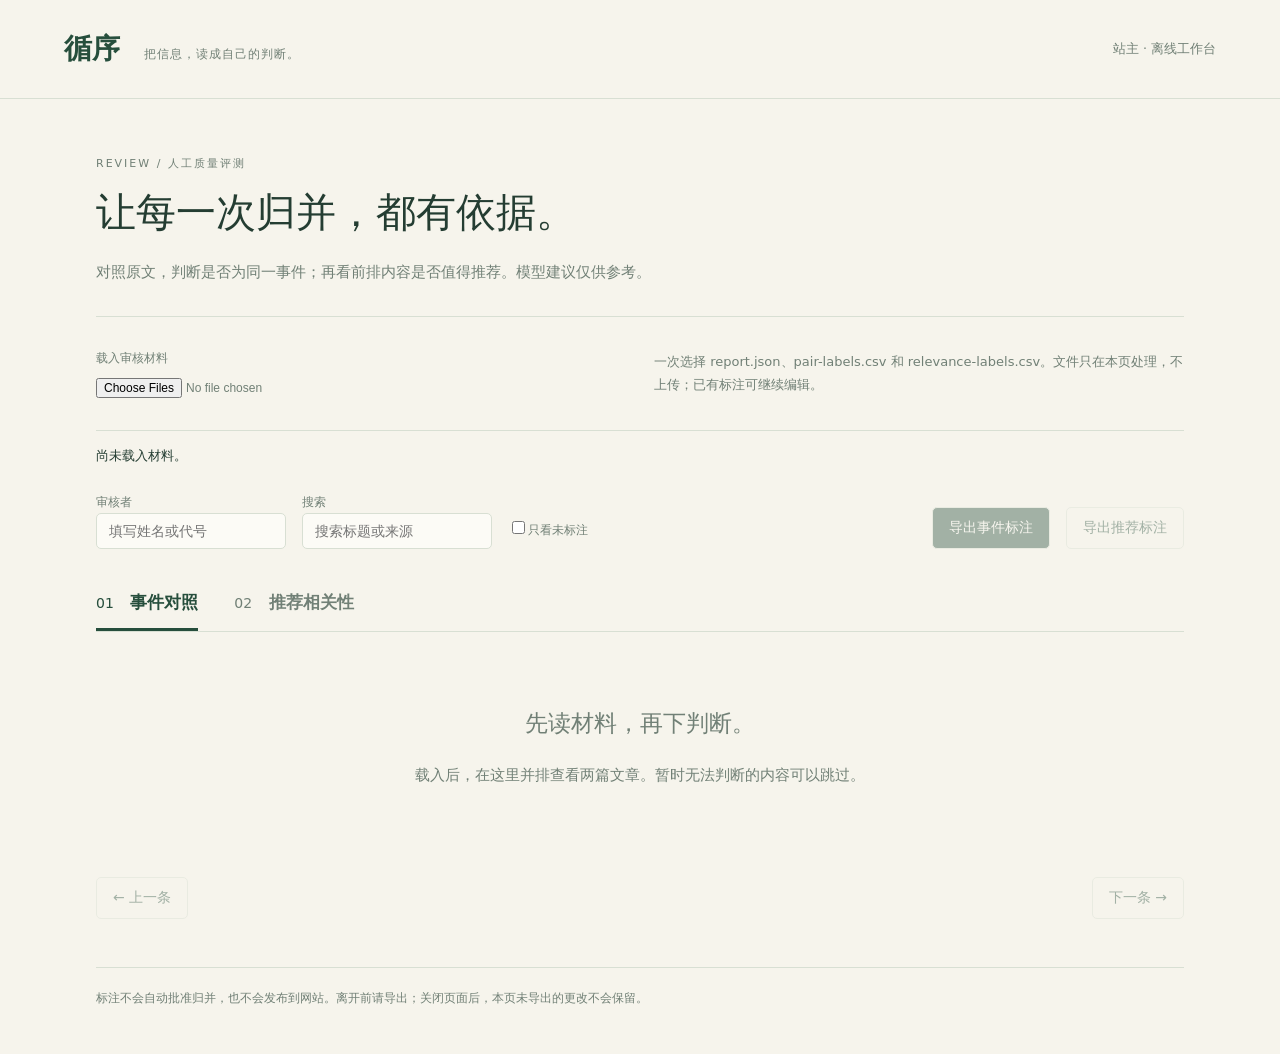
==== frontend/v6-review/index.html @ e44b86a1 "feat(frontend): add offline V6 human review workspace" ====
<!doctype html><html lang="zh-CN"><head><meta charset="utf-8"><meta name="viewport" content="width=device-width,initial-scale=1"><meta http-equiv="Content-Security-Policy" content="default-src 'none'; script-src 'self'; style-src 'self'; img-src 'none'; connect-src 'none'; base-uri 'none'; form-action 'none'"><title>循序 · 人工审核</title><link rel="stylesheet" href="review.css"></head><body>
<header><a class="brand" href="index.html">循序<span>把信息，读成自己的判断。</span></a><small>站主 · 离线工作台</small></header>
<main><p class="eyebrow">REVIEW / 人工质量评测</p><h1>让每一次归并，都有依据。</h1><p class="intro">对照原文，判断是否为同一事件；再看前排内容是否值得推荐。模型建议仅供参考。</p>
<section class="import"><label>载入审核材料<input id="files" type="file" multiple accept=".json,.csv"></label><p>一次选择 report.json、pair-labels.csv 和 relevance-labels.csv。文件只在本页处理，不上传；已有标注可继续编辑。</p></section>
<p id="status" role="status" aria-live="polite">尚未载入材料。</p>
<div class="toolbar"><label>审核者<input id="reviewer" autocomplete="off" maxlength="100" placeholder="填写姓名或代号"></label><label>搜索<input id="search" type="search" placeholder="搜索标题或来源"></label><label class="check"><input id="pending" type="checkbox">只看未标注</label><button id="export" disabled>导出事件标注</button><button id="export-relevance" disabled>导出推荐标注</button></div>
<nav aria-label="审核类别"><button class="tab" data-mode="pairs" aria-pressed="true">01 <b>事件对照</b></button><button class="tab" data-mode="relevance" aria-pressed="false">02 <b>推荐相关性</b></button></nav>
<section id="workspace" aria-label="审核内容"><div class="empty"><h2>先读材料，再下判断。</h2><p>载入后，在这里并排查看两篇文章。暂时无法判断的内容可以跳过。</p></div></section>
<div class="pager"><button id="prev" disabled>← 上一条</button><span id="position"></span><button id="next" disabled>下一条 →</button></div>
<footer>标注不会自动批准归并，也不会发布到网站。离开前请导出；关闭页面后，本页未导出的更改不会保留。</footer>
</main><script src="review.js"></script></body></html>
---- frontend/v6-review/review.css ----
:root{--paper:#f6f4ec;--ink:#243d32;--green:#264e3c;--muted:#718076;--line:#d8dfd3;--white:#fcfbf6}*{box-sizing:border-box}body{margin:0;background:var(--paper);color:var(--ink);font:15px/1.8 system-ui,-apple-system,sans-serif}header{display:flex;justify-content:space-between;align-items:center;padding:30px 5vw;border-bottom:1px solid var(--line)}.brand{font:600 28px Georgia,serif;color:var(--green);text-decoration:none}.brand span{font:12px system-ui;letter-spacing:1px;margin-left:24px;color:var(--muted)}small,.intro,footer,.import p{color:var(--muted)}main{max-width:1160px;margin:auto;padding:44px 36px}h1{font:500 clamp(28px,4vw,40px)/1.4 Georgia,'Songti SC',serif;margin:10px 0 18px}h2{font:500 23px/1.6 Georgia,'Songti SC',serif}.eyebrow{font-size:11px;letter-spacing:2px;color:var(--muted)}.import{display:flex;gap:28px;align-items:center;border-top:1px solid var(--line);border-bottom:1px solid var(--line);padding:20px 0;margin:30px 0 12px}.import label{flex:1;min-width:250px}.import input{display:block;max-width:100%;margin-top:8px;font-size:12px}.import p{flex:1;font-size:13px}label{font-size:12px;color:var(--muted)}.toolbar{display:flex;align-items:flex-end;flex-wrap:wrap;gap:16px;margin:24px 0}input[type=text],input:not([type]),input[type=search]{display:block;background:var(--white);border:1px solid var(--line);border-radius:5px;padding:9px 12px;font:14px system-ui;color:var(--ink);width:190px;max-width:100%}.toolbar .check{padding-bottom:8px}button{background:transparent;color:var(--green);border:1px solid var(--line);border-radius:5px;padding:10px 16px;font:14px system-ui;cursor:pointer;min-height:42px}button:hover{background:#e8eddf}button:active{background:#dce5d6}button:disabled{opacity:.4;cursor:default}button:focus-visible,input:focus-visible,a:focus-visible{outline:2px solid var(--green);outline-offset:4px}#export{margin-left:auto;background:var(--green);color:var(--white)}nav{display:flex;gap:36px;border-bottom:1px solid var(--line);margin:28px 0 0}.tab{border:0;border-radius:0;border-bottom:3px solid transparent;padding:14px 0;color:var(--muted)}.tab b{margin-left:12px;font-size:17px}.tab[aria-pressed=true]{color:var(--green);border-bottom-color:var(--green)}.meta{font-size:12px;color:var(--muted);margin:25px 0 10px}.columns{display:grid;grid-template-columns:1fr 1fr;gap:36px}.columns article{min-width:0;padding:0 0 28px}.columns article+article{border-left:1px solid var(--line);padding-left:36px}.summary{white-space:pre-wrap;overflow-wrap:anywhere;max-height:330px;overflow:auto;line-height:1.9;font-size:14px}.source{color:var(--green);font-size:12px;overflow-wrap:anywhere}details{border-top:1px solid var(--line);padding:16px 0;color:var(--muted);font-size:13px}summary{cursor:pointer}.decision{display:flex;align-items:center;flex-wrap:wrap;gap:12px;padding:22px 0;border-top:1px solid var(--line)}.decision button[aria-pressed=true]{background:var(--green);color:var(--white)}.decision small{margin-left:auto}.pager{display:flex;align-items:center;justify-content:space-between;margin-top:18px;font-size:12px;color:var(--muted)}#status{font-size:13px;min-height:24px}footer{margin-top:48px;border-top:1px solid var(--line);padding-top:20px;font-size:12px}.empty{padding:55px 0;text-align:center;color:var(--muted)}@media(max-width:680px){header{padding:22px}.brand span{display:none}main{padding:28px 22px}.import{display:block}.columns{grid-template-columns:1fr;gap:0}.columns article+article{border-left:0;border-top:1px solid var(--line);padding-left:0;padding-top:18px}.toolbar label{flex:1 1 140px}.toolbar input{width:100%}.toolbar .check{flex:1 1 100%}.toolbar .check input{width:auto}#export{margin-left:0}.decision small{flex-basis:100%;margin:0}.summary{max-height:260px}nav{gap:24px}.tab b{font-size:15px}}
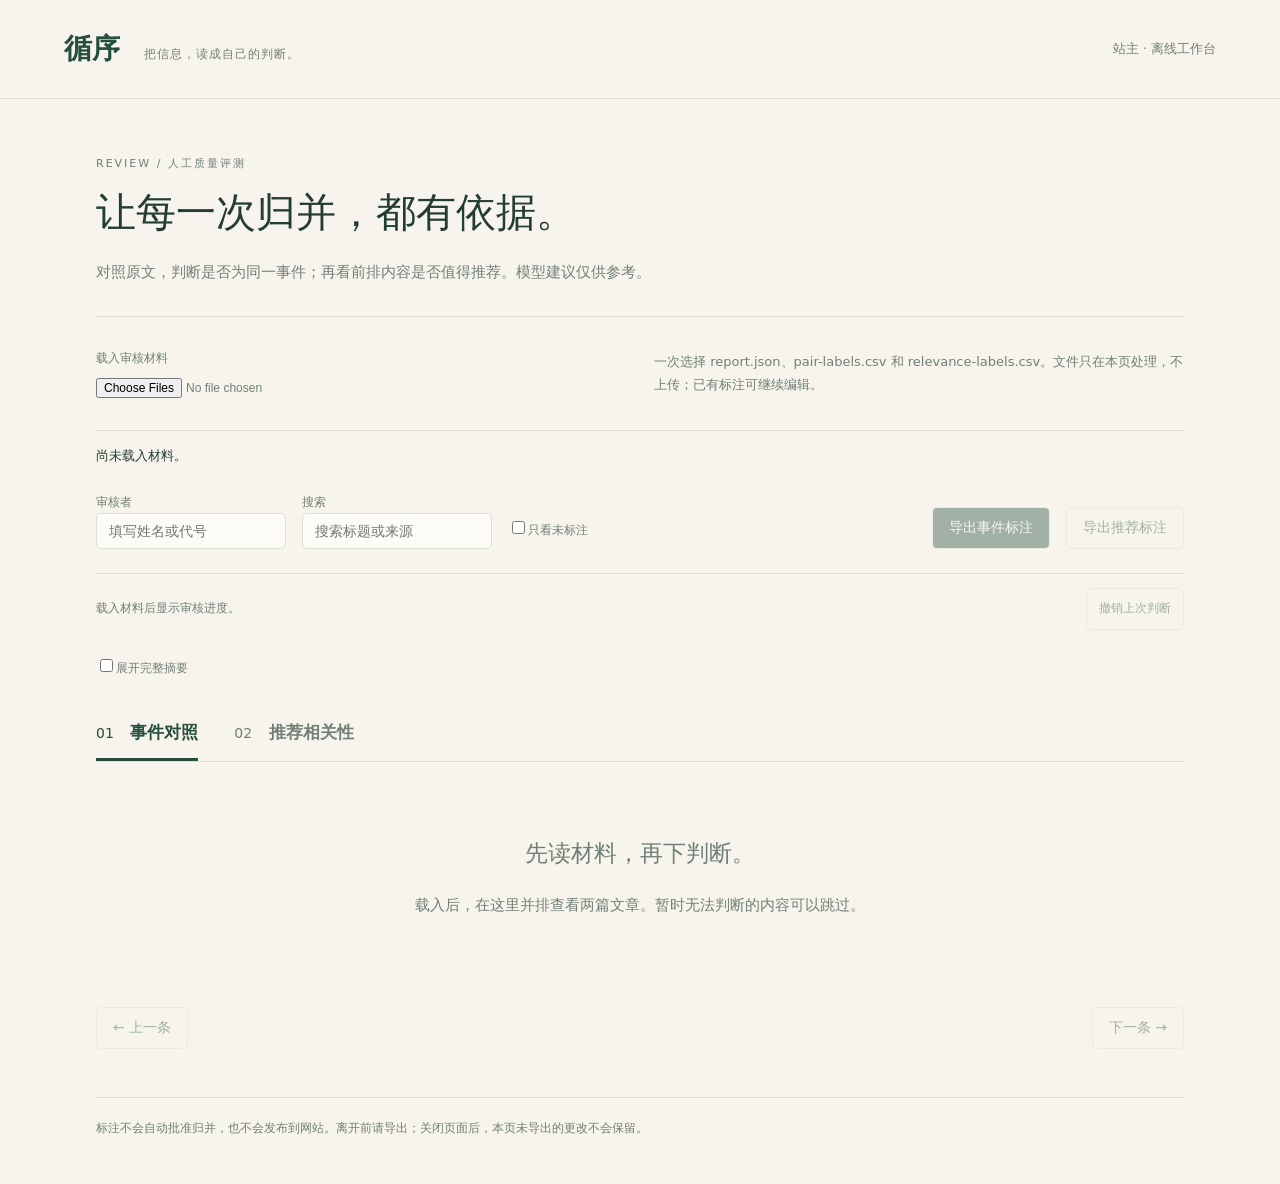
==== commit beee0ee4: "fix(frontend): make review progress undo and export confirmation explicit" ====
--- a/frontend/v6-review/index.html
+++ b/frontend/v6-review/index.html
@@ -4,6 +4,8 @@
 <section class="import"><label>载入审核材料<input id="files" type="file" multiple accept=".json,.csv"></label><p>一次选择 report.json、pair-labels.csv 和 relevance-labels.csv。文件只在本页处理，不上传；已有标注可继续编辑。</p></section>
 <p id="status" role="status" aria-live="polite">尚未载入材料。</p>
 <div class="toolbar"><label>审核者<input id="reviewer" autocomplete="off" maxlength="100" placeholder="填写姓名或代号"></label><label>搜索<input id="search" type="search" placeholder="搜索标题或来源"></label><label class="check"><input id="pending" type="checkbox">只看未标注</label><button id="export" disabled>导出事件标注</button><button id="export-relevance" disabled>导出推荐标注</button></div>
+<div class="review-progress"><p id="progress" role="status">载入材料后显示审核进度。</p><button id="undo" disabled>撤销上次判断</button><button id="saved" hidden>我已保存两份文件</button></div>
+<label class="reading-option"><input id="expand" type="checkbox">展开完整摘要</label>
 <nav aria-label="审核类别"><button class="tab" data-mode="pairs" aria-pressed="true">01 <b>事件对照</b></button><button class="tab" data-mode="relevance" aria-pressed="false">02 <b>推荐相关性</b></button></nav>
 <section id="workspace" aria-label="审核内容"><div class="empty"><h2>先读材料，再下判断。</h2><p>载入后，在这里并排查看两篇文章。暂时无法判断的内容可以跳过。</p></div></section>
 <div class="pager"><button id="prev" disabled>← 上一条</button><span id="position"></span><button id="next" disabled>下一条 →</button></div>
--- a/frontend/v6-review/review.css
+++ b/frontend/v6-review/review.css
@@ -1 +1,3 @@
 :root{--paper:#f6f4ec;--ink:#243d32;--green:#264e3c;--muted:#718076;--line:#d8dfd3;--white:#fcfbf6}*{box-sizing:border-box}body{margin:0;background:var(--paper);color:var(--ink);font:15px/1.8 system-ui,-apple-system,sans-serif}header{display:flex;justify-content:space-between;align-items:center;padding:30px 5vw;border-bottom:1px solid var(--line)}.brand{font:600 28px Georgia,serif;color:var(--green);text-decoration:none}.brand span{font:12px system-ui;letter-spacing:1px;margin-left:24px;color:var(--muted)}small,.intro,footer,.import p{color:var(--muted)}main{max-width:1160px;margin:auto;padding:44px 36px}h1{font:500 clamp(28px,4vw,40px)/1.4 Georgia,'Songti SC',serif;margin:10px 0 18px}h2{font:500 23px/1.6 Georgia,'Songti SC',serif}.eyebrow{font-size:11px;letter-spacing:2px;color:var(--muted)}.import{display:flex;gap:28px;align-items:center;border-top:1px solid var(--line);border-bottom:1px solid var(--line);padding:20px 0;margin:30px 0 12px}.import label{flex:1;min-width:250px}.import input{display:block;max-width:100%;margin-top:8px;font-size:12px}.import p{flex:1;font-size:13px}label{font-size:12px;color:var(--muted)}.toolbar{display:flex;align-items:flex-end;flex-wrap:wrap;gap:16px;margin:24px 0}input[type=text],input:not([type]),input[type=search]{display:block;background:var(--white);border:1px solid var(--line);border-radius:5px;padding:9px 12px;font:14px system-ui;color:var(--ink);width:190px;max-width:100%}.toolbar .check{padding-bottom:8px}button{background:transparent;color:var(--green);border:1px solid var(--line);border-radius:5px;padding:10px 16px;font:14px system-ui;cursor:pointer;min-height:42px}button:hover{background:#e8eddf}button:active{background:#dce5d6}button:disabled{opacity:.4;cursor:default}button:focus-visible,input:focus-visible,a:focus-visible{outline:2px solid var(--green);outline-offset:4px}#export{margin-left:auto;background:var(--green);color:var(--white)}nav{display:flex;gap:36px;border-bottom:1px solid var(--line);margin:28px 0 0}.tab{border:0;border-radius:0;border-bottom:3px solid transparent;padding:14px 0;color:var(--muted)}.tab b{margin-left:12px;font-size:17px}.tab[aria-pressed=true]{color:var(--green);border-bottom-color:var(--green)}.meta{font-size:12px;color:var(--muted);margin:25px 0 10px}.columns{display:grid;grid-template-columns:1fr 1fr;gap:36px}.columns article{min-width:0;padding:0 0 28px}.columns article+article{border-left:1px solid var(--line);padding-left:36px}.summary{white-space:pre-wrap;overflow-wrap:anywhere;max-height:330px;overflow:auto;line-height:1.9;font-size:14px}.source{color:var(--green);font-size:12px;overflow-wrap:anywhere}details{border-top:1px solid var(--line);padding:16px 0;color:var(--muted);font-size:13px}summary{cursor:pointer}.decision{display:flex;align-items:center;flex-wrap:wrap;gap:12px;padding:22px 0;border-top:1px solid var(--line)}.decision button[aria-pressed=true]{background:var(--green);color:var(--white)}.decision small{margin-left:auto}.pager{display:flex;align-items:center;justify-content:space-between;margin-top:18px;font-size:12px;color:var(--muted)}#status{font-size:13px;min-height:24px}footer{margin-top:48px;border-top:1px solid var(--line);padding-top:20px;font-size:12px}.empty{padding:55px 0;text-align:center;color:var(--muted)}@media(max-width:680px){header{padding:22px}.brand span{display:none}main{padding:28px 22px}.import{display:block}.columns{grid-template-columns:1fr;gap:0}.columns article+article{border-left:0;border-top:1px solid var(--line);padding-left:0;padding-top:18px}.toolbar label{flex:1 1 140px}.toolbar input{width:100%}.toolbar .check{flex:1 1 100%}.toolbar .check input{width:auto}#export{margin-left:0}.decision small{flex-basis:100%;margin:0}.summary{max-height:260px}nav{gap:24px}.tab b{font-size:15px}}
+
+.review-progress{display:flex;flex-wrap:wrap;align-items:center;gap:12px;border-top:1px solid var(--line);padding:12px 0}.review-progress p{font-size:12px;color:var(--muted);margin-right:auto}.review-progress button{font-size:12px;padding:7px 12px}.reading-option{display:block;margin-top:12px}.expanded .summary{max-height:none;overflow:visible}[hidden]{display:none!important}
